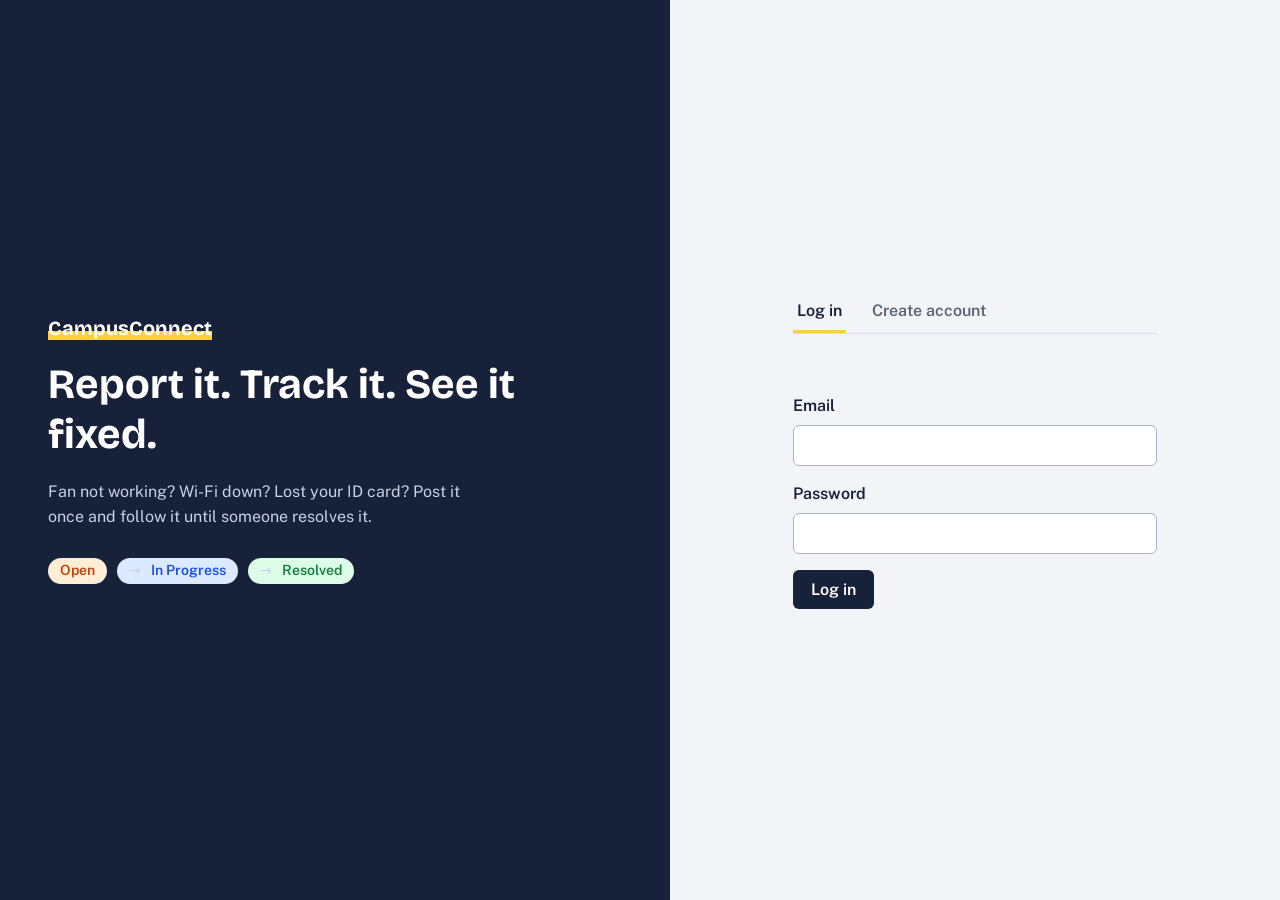
==== campusconnect/campusconnect/frontend/create-issue.html @ f49f618b "Initial commit" ====
<!DOCTYPE html><html lang="en"><head><meta charset="UTF-8"><meta name="viewport" content="width=device-width, initial-scale=1"><link rel="preconnect" href="https://fonts.googleapis.com"><link rel="stylesheet" href="https://fonts.googleapis.com/css2?family=Bricolage+Grotesque:wght@600;700&family=Public+Sans:wght@400;600&display=swap"><link rel="stylesheet" href="css/style.css"><title>Report an issue | CampusConnect</title></head>
<body><header class="topbar" id="nav"></header>
<main class="wrap">
<h2 style="margin-bottom:20px">Report an issue</h2>
<form class="panel" id="issue-form">
<fieldset><legend>Category</legend><div class="cat-options" id="cats"></div><p class="hint" id="cat-hint"></p></fieldset>
<label>Title<input type="text" name="title" id="title" maxlength="100" required minlength="3"></label>
<label>Description<textarea name="description" maxlength="1000" required minlength="10" placeholder="Where is it, and what is wrong?"></textarea></label>
<p class="error" id="msg" role="alert"></p>
<button class="btn" type="submit">Submit issue</button>
</form>
</main>
<script src="js/common.js"></script><script src="js/create-issue.js"></script></body></html>
---- campusconnect/campusconnect/frontend/css/style.css ----
:root{--ink:#17213a;--muted:#5b6478;--paper:#f2f4f8;--card:#fff;--line:#d9dee8;--mark:#ffcf3f;
--open:#c2410c;--open-bg:#ffedd5;--in-progress:#1d4ed8;--in-progress-bg:#dbeafe;--resolved:#15803d;--resolved-bg:#dcfce7}
*{box-sizing:border-box}
body{margin:0;background:var(--paper);color:var(--ink);font:16px/1.55 "Public Sans",system-ui,sans-serif}
h1,h2,h3{font-family:"Bricolage Grotesque","Public Sans",system-ui,sans-serif;line-height:1.2;margin:0}
a{color:inherit}
:focus-visible{outline:3px solid var(--ink);outline-offset:2px}
[hidden]{display:none!important}
.wrap{max-width:860px;margin:0 auto;padding:28px 20px 64px}
.muted{color:var(--muted)}
.brand{font:700 1.25rem "Bricolage Grotesque",sans-serif;margin:0;text-decoration:none}
.brand span{background:linear-gradient(transparent 62%,var(--mark) 62%)}

/* navigation */
.topbar{background:var(--card);border-bottom:1px solid var(--line)}
.topbar-in{max-width:860px;margin:0 auto;padding:12px 20px;display:flex;align-items:center;gap:20px;flex-wrap:wrap}
.topbar nav{display:flex;gap:16px;margin-left:auto;align-items:center}
.topbar nav a{text-decoration:none;padding:4px 0;border-bottom:2px solid transparent}
.topbar nav a[aria-current]{border-color:var(--ink);font-weight:600}

/* buttons + forms */
.btn{display:inline-block;background:var(--ink);color:#fff;border:0;border-radius:6px;padding:10px 18px;font:600 1rem "Public Sans",sans-serif;cursor:pointer;text-decoration:none}
.btn:hover{background:#2b3a63}
.btn.ghost{background:transparent;color:var(--ink);border:1px solid var(--line)}
.btn.ghost:hover{background:var(--paper)}
label{display:block;font-weight:600;margin-bottom:16px}
input,select,textarea{display:block;width:100%;margin-top:6px;padding:10px 12px;border:1px solid #aab2c3;border-radius:6px;font:400 1rem "Public Sans",sans-serif;background:#fff;color:var(--ink)}
textarea{min-height:150px;resize:vertical}
.hint{font-weight:400;color:var(--muted);font-size:.9rem;margin:4px 0 0}
.error{color:#b91c1c;min-height:1.5em;margin:0 0 12px}

/* login / register */
.auth{display:grid;grid-template-columns:1.1fr 1fr;min-height:100vh}
.auth-intro{background:var(--ink);color:#fff;padding:56px 48px;display:flex;flex-direction:column;justify-content:center;gap:20px}
.auth-intro .brand{color:#fff}
.auth-intro h1{font-size:2.6rem}
.auth-intro p{max-width:44ch;color:#c9d1e6;margin:0}
.flow{list-style:none;display:flex;align-items:center;gap:10px;padding:0;margin:8px 0 0;flex-wrap:wrap}
.flow li+li::before{content:"\2192";margin-right:10px;color:#c9d1e6;font-weight:400}
.flow li{display:flex;align-items:center}
.auth-form{padding:56px 48px;display:flex;flex-direction:column;justify-content:center;max-width:460px;width:100%;margin:0 auto}
.tabs{display:flex;gap:6px;margin-bottom:24px;border-bottom:1px solid var(--line)}
.tabs button{background:none;border:0;border-bottom:3px solid transparent;padding:10px 4px;margin-right:16px;font:600 1rem "Public Sans",sans-serif;color:var(--muted);cursor:pointer}
.tabs button[aria-selected="true"]{color:var(--ink);border-color:var(--mark)}

/* status badges and tickets */
.badge{display:inline-block;padding:2px 12px;border-radius:99px;font-size:.88rem;font-weight:600;white-space:nowrap}
.badge.open{background:var(--open-bg);color:var(--open)}
.badge.in-progress{background:var(--in-progress-bg);color:var(--in-progress)}
.badge.resolved{background:var(--resolved-bg);color:var(--resolved)}
.ticket{display:flex;justify-content:space-between;align-items:center;gap:16px;background:var(--card);border:1px solid var(--line);border-left:6px solid var(--open);border-radius:4px;padding:14px 16px;margin-bottom:10px;text-decoration:none}
.ticket.in-progress{border-left-color:var(--in-progress)}
.ticket.resolved{border-left-color:var(--resolved)}
.ticket:hover{border-color:var(--ink)}
.ticket h3{font-size:1.1rem;margin-bottom:4px}
.meta{display:flex;flex-wrap:wrap;gap:4px 16px;color:var(--muted);font-size:.9rem;margin:0}

/* dashboard */
.page-head{display:flex;justify-content:space-between;align-items:center;gap:16px;flex-wrap:wrap;margin-bottom:20px}
.chips{display:flex;gap:8px;flex-wrap:wrap;margin-bottom:14px}
.chips button{background:var(--card);border:1px solid var(--line);border-radius:99px;padding:6px 14px;font:600 .95rem "Public Sans",sans-serif;color:var(--ink);cursor:pointer}
.chips button[aria-pressed="true"]{background:var(--ink);color:#fff;border-color:var(--ink)}
.filters{display:grid;grid-template-columns:1fr 200px auto;gap:12px;align-items:end;margin-bottom:20px}
.filters label{margin:0}
.check{display:flex;align-items:center;gap:8px;font-weight:400;padding-bottom:10px}
.check input{width:auto;margin:0}
.empty{background:var(--card);border:1px dashed #aab2c3;border-radius:4px;padding:28px;text-align:center}

/* forms + detail pages */
.panel{background:var(--card);border:1px solid var(--line);border-radius:6px;padding:28px;max-width:640px}
fieldset{border:0;padding:0;margin:0 0 16px}
legend{font-weight:600;padding:0;margin-bottom:8px}
.cat-options{display:flex;flex-wrap:wrap;gap:8px}
.cat-options label{margin:0}
.cat-options input{position:absolute;opacity:0;width:auto}
.cat-options span{display:block;border:1px solid #aab2c3;border-radius:6px;padding:8px 14px;cursor:pointer;font-weight:600}
.cat-options input:checked+span{background:var(--ink);color:#fff;border-color:var(--ink)}
.cat-options input:focus-visible+span{outline:3px solid var(--ink);outline-offset:2px}
.detail h1{font-size:2rem;margin:8px 0 12px}
.detail .body{white-space:pre-wrap;background:var(--card);border:1px solid var(--line);border-radius:4px;padding:18px;margin:20px 0;max-width:70ch}
.steps{display:flex;gap:8px;flex-wrap:wrap;margin-top:8px}
.steps button{padding:9px 16px;border:2px solid var(--line);border-radius:6px;background:var(--card);font:600 1rem "Public Sans",sans-serif;cursor:pointer;color:var(--ink)}
.steps button[aria-pressed="true"]{border-color:var(--ink);background:var(--ink);color:#fff}
.info{display:grid;grid-template-columns:max-content 1fr;gap:8px 20px;margin:0 0 24px}
.info dt{color:var(--muted)}.info dd{margin:0;font-weight:600}

@media(max-width:760px){
.auth{grid-template-columns:1fr}.auth-intro,.auth-form{padding:32px 20px}.auth-intro h1{font-size:2rem}
.filters{grid-template-columns:1fr}.ticket{flex-direction:column;align-items:flex-start}}
@media(prefers-reduced-motion:no-preference){.btn,.ticket{transition:background .15s,border-color .15s}}
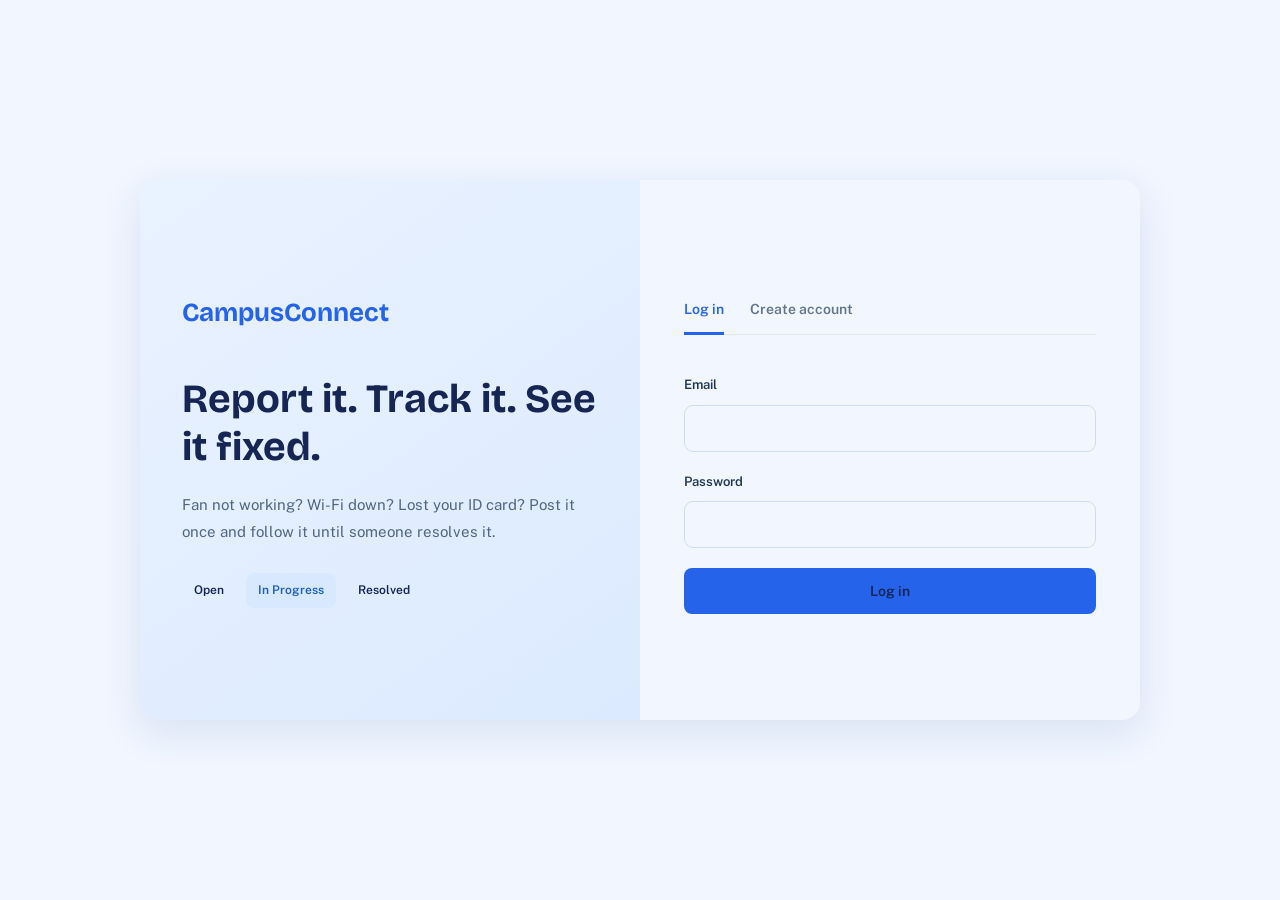
==== commit b89b2f4f: "Update CampusConnect ui  and simplified  backend code." ====
--- a/campusconnect/campusconnect/frontend/create-issue.html
+++ b/campusconnect/campusconnect/frontend/create-issue.html
@@ -1,13 +1,80 @@
-<!DOCTYPE html><html lang="en"><head><meta charset="UTF-8"><meta name="viewport" content="width=device-width, initial-scale=1"><link rel="preconnect" href="https://fonts.googleapis.com"><link rel="stylesheet" href="https://fonts.googleapis.com/css2?family=Bricolage+Grotesque:wght@600;700&family=Public+Sans:wght@400;600&display=swap"><link rel="stylesheet" href="css/style.css"><title>Report an issue | CampusConnect</title></head>
-<body><header class="topbar" id="nav"></header>
-<main class="wrap">
-<h2 style="margin-bottom:20px">Report an issue</h2>
-<form class="panel" id="issue-form">
-<fieldset><legend>Category</legend><div class="cat-options" id="cats"></div><p class="hint" id="cat-hint"></p></fieldset>
-<label>Title<input type="text" name="title" id="title" maxlength="100" required minlength="3"></label>
-<label>Description<textarea name="description" maxlength="1000" required minlength="10" placeholder="Where is it, and what is wrong?"></textarea></label>
-<p class="error" id="msg" role="alert"></p>
-<button class="btn" type="submit">Submit issue</button>
-</form>
-</main>
-<script src="js/common.js"></script><script src="js/create-issue.js"></script></body></html>
+<!DOCTYPE html>
+<html lang="en">
+
+<head>
+    <meta charset="UTF-8">
+    <meta name="viewport" content="width=device-width, initial-scale=1">
+
+    <link rel="preconnect" href="https://fonts.googleapis.com">
+
+    <link
+        rel="stylesheet"
+        href="https://fonts.googleapis.com/css2?family=Bricolage+Grotesque:wght@600;700&family=Public+Sans:wght@400;600&display=swap"
+    >
+
+    <link rel="stylesheet" href="css/style.css">
+
+    <title>Report an issue | CampusConnect</title>
+</head>
+
+<body>
+
+    <!-- Navigation bar -->
+    <header class="topbar" id="nav"></header>
+
+    <!-- Main content -->
+    <main class="wrap">
+
+        <h2 style="margin-bottom: 20px;">Report an issue</h2>
+
+        <!-- Issue reporting form -->
+        <form class="panel" id="issue-form">
+
+            <fieldset>
+                <legend>Category</legend>
+
+                <div class="cat-options" id="cats"></div>
+
+                <p class="hint" id="cat-hint"></p>
+            </fieldset>
+
+            <label>
+                Title
+                <input
+                    type="text"
+                    name="title"
+                    id="title"
+                    maxlength="100"
+                    minlength="3"
+                    required
+                >
+            </label>
+
+            <label>
+                Description
+                <textarea
+                    name="description"
+                    maxlength="1000"
+                    minlength="10"
+                    required
+                    placeholder="Where is it, and what is wrong?"
+                ></textarea>
+            </label>
+
+            <!-- Error message -->
+            <p class="error" id="msg" role="alert"></p>
+
+            <button class="btn" type="submit">
+                Submit issue
+            </button>
+
+        </form>
+
+    </main>
+
+    <!-- JavaScript files -->
+    <script src="js/common.js"></script>
+    <script src="js/create-issue.js"></script>
+
+</body>
+</html>
--- a/campusconnect/campusconnect/frontend/css/style.css
+++ b/campusconnect/campusconnect/frontend/css/style.css
@@ -1,90 +1,1473 @@
-:root{--ink:#17213a;--muted:#5b6478;--paper:#f2f4f8;--card:#fff;--line:#d9dee8;--mark:#ffcf3f;
---open:#c2410c;--open-bg:#ffedd5;--in-progress:#1d4ed8;--in-progress-bg:#dbeafe;--resolved:#15803d;--resolved-bg:#dcfce7}
-*{box-sizing:border-box}
-body{margin:0;background:var(--paper);color:var(--ink);font:16px/1.55 "Public Sans",system-ui,sans-serif}
-h1,h2,h3{font-family:"Bricolage Grotesque","Public Sans",system-ui,sans-serif;line-height:1.2;margin:0}
-a{color:inherit}
-:focus-visible{outline:3px solid var(--ink);outline-offset:2px}
-[hidden]{display:none!important}
-.wrap{max-width:860px;margin:0 auto;padding:28px 20px 64px}
-.muted{color:var(--muted)}
-.brand{font:700 1.25rem "Bricolage Grotesque",sans-serif;margin:0;text-decoration:none}
-.brand span{background:linear-gradient(transparent 62%,var(--mark) 62%)}
-
-/* navigation */
-.topbar{background:var(--card);border-bottom:1px solid var(--line)}
-.topbar-in{max-width:860px;margin:0 auto;padding:12px 20px;display:flex;align-items:center;gap:20px;flex-wrap:wrap}
-.topbar nav{display:flex;gap:16px;margin-left:auto;align-items:center}
-.topbar nav a{text-decoration:none;padding:4px 0;border-bottom:2px solid transparent}
-.topbar nav a[aria-current]{border-color:var(--ink);font-weight:600}
-
-/* buttons + forms */
-.btn{display:inline-block;background:var(--ink);color:#fff;border:0;border-radius:6px;padding:10px 18px;font:600 1rem "Public Sans",sans-serif;cursor:pointer;text-decoration:none}
-.btn:hover{background:#2b3a63}
-.btn.ghost{background:transparent;color:var(--ink);border:1px solid var(--line)}
-.btn.ghost:hover{background:var(--paper)}
-label{display:block;font-weight:600;margin-bottom:16px}
-input,select,textarea{display:block;width:100%;margin-top:6px;padding:10px 12px;border:1px solid #aab2c3;border-radius:6px;font:400 1rem "Public Sans",sans-serif;background:#fff;color:var(--ink)}
-textarea{min-height:150px;resize:vertical}
-.hint{font-weight:400;color:var(--muted);font-size:.9rem;margin:4px 0 0}
-.error{color:#b91c1c;min-height:1.5em;margin:0 0 12px}
-
-/* login / register */
-.auth{display:grid;grid-template-columns:1.1fr 1fr;min-height:100vh}
-.auth-intro{background:var(--ink);color:#fff;padding:56px 48px;display:flex;flex-direction:column;justify-content:center;gap:20px}
-.auth-intro .brand{color:#fff}
-.auth-intro h1{font-size:2.6rem}
-.auth-intro p{max-width:44ch;color:#c9d1e6;margin:0}
-.flow{list-style:none;display:flex;align-items:center;gap:10px;padding:0;margin:8px 0 0;flex-wrap:wrap}
-.flow li+li::before{content:"\2192";margin-right:10px;color:#c9d1e6;font-weight:400}
-.flow li{display:flex;align-items:center}
-.auth-form{padding:56px 48px;display:flex;flex-direction:column;justify-content:center;max-width:460px;width:100%;margin:0 auto}
-.tabs{display:flex;gap:6px;margin-bottom:24px;border-bottom:1px solid var(--line)}
-.tabs button{background:none;border:0;border-bottom:3px solid transparent;padding:10px 4px;margin-right:16px;font:600 1rem "Public Sans",sans-serif;color:var(--muted);cursor:pointer}
-.tabs button[aria-selected="true"]{color:var(--ink);border-color:var(--mark)}
-
-/* status badges and tickets */
-.badge{display:inline-block;padding:2px 12px;border-radius:99px;font-size:.88rem;font-weight:600;white-space:nowrap}
-.badge.open{background:var(--open-bg);color:var(--open)}
-.badge.in-progress{background:var(--in-progress-bg);color:var(--in-progress)}
-.badge.resolved{background:var(--resolved-bg);color:var(--resolved)}
-.ticket{display:flex;justify-content:space-between;align-items:center;gap:16px;background:var(--card);border:1px solid var(--line);border-left:6px solid var(--open);border-radius:4px;padding:14px 16px;margin-bottom:10px;text-decoration:none}
-.ticket.in-progress{border-left-color:var(--in-progress)}
-.ticket.resolved{border-left-color:var(--resolved)}
-.ticket:hover{border-color:var(--ink)}
-.ticket h3{font-size:1.1rem;margin-bottom:4px}
-.meta{display:flex;flex-wrap:wrap;gap:4px 16px;color:var(--muted);font-size:.9rem;margin:0}
-
-/* dashboard */
-.page-head{display:flex;justify-content:space-between;align-items:center;gap:16px;flex-wrap:wrap;margin-bottom:20px}
-.chips{display:flex;gap:8px;flex-wrap:wrap;margin-bottom:14px}
-.chips button{background:var(--card);border:1px solid var(--line);border-radius:99px;padding:6px 14px;font:600 .95rem "Public Sans",sans-serif;color:var(--ink);cursor:pointer}
-.chips button[aria-pressed="true"]{background:var(--ink);color:#fff;border-color:var(--ink)}
-.filters{display:grid;grid-template-columns:1fr 200px auto;gap:12px;align-items:end;margin-bottom:20px}
-.filters label{margin:0}
-.check{display:flex;align-items:center;gap:8px;font-weight:400;padding-bottom:10px}
-.check input{width:auto;margin:0}
-.empty{background:var(--card);border:1px dashed #aab2c3;border-radius:4px;padding:28px;text-align:center}
-
-/* forms + detail pages */
-.panel{background:var(--card);border:1px solid var(--line);border-radius:6px;padding:28px;max-width:640px}
-fieldset{border:0;padding:0;margin:0 0 16px}
-legend{font-weight:600;padding:0;margin-bottom:8px}
-.cat-options{display:flex;flex-wrap:wrap;gap:8px}
-.cat-options label{margin:0}
-.cat-options input{position:absolute;opacity:0;width:auto}
-.cat-options span{display:block;border:1px solid #aab2c3;border-radius:6px;padding:8px 14px;cursor:pointer;font-weight:600}
-.cat-options input:checked+span{background:var(--ink);color:#fff;border-color:var(--ink)}
-.cat-options input:focus-visible+span{outline:3px solid var(--ink);outline-offset:2px}
-.detail h1{font-size:2rem;margin:8px 0 12px}
-.detail .body{white-space:pre-wrap;background:var(--card);border:1px solid var(--line);border-radius:4px;padding:18px;margin:20px 0;max-width:70ch}
-.steps{display:flex;gap:8px;flex-wrap:wrap;margin-top:8px}
-.steps button{padding:9px 16px;border:2px solid var(--line);border-radius:6px;background:var(--card);font:600 1rem "Public Sans",sans-serif;cursor:pointer;color:var(--ink)}
-.steps button[aria-pressed="true"]{border-color:var(--ink);background:var(--ink);color:#fff}
-.info{display:grid;grid-template-columns:max-content 1fr;gap:8px 20px;margin:0 0 24px}
-.info dt{color:var(--muted)}.info dd{margin:0;font-weight:600}
-
-@media(max-width:760px){
-.auth{grid-template-columns:1fr}.auth-intro,.auth-form{padding:32px 20px}.auth-intro h1{font-size:2rem}
-.filters{grid-template-columns:1fr}.ticket{flex-direction:column;align-items:flex-start}}
-@media(prefers-reduced-motion:no-preference){.btn,.ticket{transition:background .15s,border-color .15s}}
+/* ==========================================
+   CAMPUSCONNECT - GLOBAL STYLES
+   Simple blue-and-white theme
+   ========================================== */
+
+:root {
+    --primary: #2563EB;
+    --primary-hover: #1D4ED8;
+
+    --background: #F4F7FC;
+    --surface: #FFFFFF;
+
+    --text: #172554;
+    --muted: #64748B;
+    --border: #E2E8F0;
+
+    --success: #16A34A;
+    --warning: #D97706;
+    --danger: #DC2626;
+
+    --radius: 14px;
+}
+/* ==========================================
+   RESET AND BASE STYLES
+   ========================================== */
+
+* {
+    margin: 0;
+    padding: 0;
+    box-sizing: border-box;
+}
+
+html {
+    scroll-behavior: smooth;
+}
+
+body {
+    min-height: 100vh;
+
+    font-family: "Public Sans", sans-serif;
+    font-size: 14px;
+    line-height: 1.6;
+
+    color: var(--text);
+    background: var(--background);
+}
+
+button,
+input,
+select,
+textarea {
+    font: inherit;
+}
+
+button {
+    cursor: pointer;
+}
+
+a {
+    color: var(--primary);
+}
+
+[hidden] {
+    display: none !important;
+}
+
+button:focus-visible,
+a:focus-visible,
+input:focus-visible,
+select:focus-visible,
+textarea:focus-visible {
+    outline: 2px solid var(--primary);
+    outline-offset: 3px;
+}
+
+
+/* ==========================================
+   SHARED BUTTONS
+   ========================================== */
+
+.btn {
+    display: inline-flex;
+    align-items: center;
+    justify-content: center;
+    gap: 8px;
+
+    padding: 12px 18px;
+
+    border: none;
+    border-radius: 8px;
+
+    background: var(--primary);
+    color: var(--white);
+
+    font-size: 14px;
+    font-weight: 600;
+    text-decoration: none;
+
+    transition: background 0.2s ease;
+}
+
+.btn:hover {
+    background: var(--primary-hover);
+}
+
+.btn:active {
+    transform: scale(0.99);
+}
+
+
+/* ==========================================
+   LOGIN AND REGISTRATION PAGE
+   ========================================== */
+
+body:has(.auth) {
+    display: flex;
+    align-items: center;
+    justify-content: center;
+
+    padding: 30px 16px;
+
+    background: #f1f6ff;
+}
+
+.auth {
+    display: grid;
+    grid-template-columns: 1fr 1fr;
+
+    width: min(1000px, 100%);
+    min-height: 540px;
+
+    overflow: hidden;
+
+    background: var(--white);
+    border-radius: 18px;
+
+    box-shadow: 0 12px 40px rgba(44, 83, 145, 0.12);
+}
+
+
+/* Introduction section */
+
+.auth-intro {
+    display: flex;
+    flex-direction: column;
+    justify-content: center;
+
+    padding: 55px 42px;
+
+    background: linear-gradient(
+        145deg,
+        #e9f2ff,
+        #dceaff
+    );
+}
+
+.brand {
+    margin-bottom: 42px;
+}
+
+.brand span {
+    color: var(--primary);
+
+    font-family: "Bricolage Grotesque", sans-serif;
+    font-size: 26px;
+    font-weight: 700;
+}
+
+.auth-intro h1 {
+    margin-bottom: 20px;
+
+    color: #172554;
+
+    font-family: "Bricolage Grotesque", sans-serif;
+    font-size: clamp(30px, 3.5vw, 40px);
+    line-height: 1.2;
+}
+
+.auth-intro > p:not(.brand) {
+    margin-bottom: 28px;
+
+    color: #526581;
+
+    font-size: 15px;
+    line-height: 1.8;
+}
+
+
+/* Status badges */
+
+.flow {
+    display: flex;
+    align-items: center;
+    flex-wrap: wrap;
+    gap: 10px;
+
+    list-style: none;
+}
+
+.badge {
+    display: inline-flex;
+    align-items: center;
+
+    padding: 8px 12px;
+
+    border-radius: 8px;
+
+    font-size: 12px;
+    font-weight: 600;
+}
+
+.badge.open {
+    color: var(--yellow);
+    background: var(--yellow-bg);
+}
+
+.badge.in-progress {
+    color: #1d5fbf;
+    background: #d7e8ff;
+}
+
+.badge.resolved {
+    color: var(--green);
+    background: var(--green-bg);
+}
+
+
+/* Login form section */
+
+.auth-form {
+    display: flex;
+    flex-direction: column;
+    justify-content: center;
+
+    padding: 55px 44px;
+
+    background: var(--white);
+}
+
+
+/* Login and registration tabs */
+
+.tabs {
+    display: flex;
+    gap: 26px;
+
+    margin-bottom: 28px;
+
+    border-bottom: 1px solid var(--border);
+}
+
+.tabs button {
+    padding: 12px 0;
+    margin-bottom: -1px;
+
+    border: none;
+    border-bottom: 3px solid transparent;
+
+    background: transparent;
+    color: var(--muted);
+
+    font-size: 14px;
+    font-weight: 600;
+
+    transition: color 0.2s, border-color 0.2s;
+}
+
+.tabs button:hover {
+    color: var(--primary);
+}
+
+.tabs button[aria-selected="true"] {
+    color: var(--primary);
+    border-bottom-color: var(--primary);
+}
+
+
+/* Login and registration forms */
+
+.auth-form form {
+    display: flex;
+    flex-direction: column;
+    gap: 20px;
+}
+
+.auth-form label {
+    display: flex;
+    flex-direction: column;
+    gap: 9px;
+
+    color: #243752;
+
+    font-size: 13px;
+    font-weight: 600;
+}
+
+.auth-form input {
+    width: 100%;
+    min-height: 44px;
+
+    padding: 12px 14px;
+
+    border: 1px solid #cedcf0;
+    border-radius: 9px;
+
+    background: var(--white);
+    color: var(--text);
+
+    outline: none;
+
+    transition: border-color 0.2s, box-shadow 0.2s;
+}
+
+.auth-form input:focus {
+    border-color: var(--primary);
+    box-shadow: 0 0 0 3px rgba(40, 117, 226, 0.12);
+}
+
+.auth-form input::placeholder {
+    color: #94a3b8;
+}
+
+.auth-form .btn {
+    width: 100%;
+    min-height: 44px;
+}
+
+.error {
+    margin-bottom: 12px;
+
+    color: var(--red);
+    font-size: 13px;
+    line-height: 1.5;
+}
+
+.hint {
+    color: var(--muted);
+    font-size: 12px;
+    font-weight: 400;
+}
+
+
+/* ==========================================
+   NAVIGATION BAR
+   ========================================== */
+
+body:has(.topbar) {
+    display: block;
+
+    min-height: 100vh;
+    padding: 0;
+
+    background: var(--background);
+    color: var(--text);
+}
+
+.topbar {
+    display: flex;
+    align-items: center;
+    justify-content: space-between;
+    flex-wrap: wrap;
+    gap: 18px;
+
+    width: 100%;
+    min-height: 76px;
+
+    padding: 15px max(5%, calc((100% - 1100px) / 2));
+
+    background: var(--white);
+    border-bottom: 1px solid #e5ebf4;
+
+    box-shadow: 0 2px 10px rgba(30, 64, 110, 0.04);
+}
+
+.topbar a {
+    color: #526581;
+
+    font-size: 14px;
+    font-weight: 600;
+    text-decoration: none;
+
+    transition: color 0.2s;
+}
+
+.topbar a:hover {
+    color: var(--primary);
+}
+
+.topbar .brand,
+.topbar .logo,
+.topbar .brand a {
+    color: var(--primary);
+
+    font-family: "Bricolage Grotesque", sans-serif;
+    font-size: 24px;
+    font-weight: 700;
+}
+
+
+/* ==========================================
+   MAIN PAGE CONTAINER
+   ========================================== */
+
+.wrap {
+    width: min(1100px, 90%);
+    min-width: 0;
+
+    margin: 38px auto;
+}
+
+.wrap h1,
+.wrap h2,
+.wrap h3 {
+    color: var(--heading);
+}
+
+.page-head {
+    display: flex;
+    align-items: center;
+    justify-content: space-between;
+    flex-wrap: wrap;
+    gap: 18px;
+
+    margin-bottom: 25px;
+}
+
+.page-head h2 {
+    color: var(--heading);
+
+    font-family: "Bricolage Grotesque", sans-serif;
+    font-size: 30px;
+    line-height: 1.3;
+}
+
+
+/* ==========================================
+   DASHBOARD STATUS FILTERS
+   ========================================== */
+
+.chips {
+    display: flex;
+    align-items: center;
+    flex-wrap: wrap;
+    gap: 10px;
+
+    margin-bottom: 24px;
+}
+
+.chips button,
+.chips a {
+    display: inline-flex;
+    align-items: center;
+    justify-content: center;
+    gap: 6px;
+
+    min-height: 40px;
+    padding: 9px 15px;
+
+    border: 1px solid var(--border);
+    border-radius: 8px;
+
+    background: var(--white);
+    color: #526581;
+
+    font-size: 13px;
+    font-weight: 600;
+    text-decoration: none;
+
+    transition: background 0.2s, border-color 0.2s, color 0.2s;
+}
+
+.chips button:hover,
+.chips a:hover {
+    border-color: #aac9fa;
+    background: #f5f9ff;
+    color: var(--primary);
+}
+
+.chips .active,
+.chips .selected,
+.chips button[aria-pressed="true"] {
+    border-color: #b9d2ff;
+    background: var(--panel);
+    color: var(--primary);
+}
+
+
+/* ==========================================
+   DASHBOARD SEARCH AND FILTERS
+   ========================================== */
+
+.filters {
+    display: flex;
+    align-items: flex-end;
+    flex-wrap: wrap;
+    gap: 18px;
+
+    margin-bottom: 25px;
+    padding: 22px;
+
+    background: var(--white);
+    border: 1px solid #e3eaf4;
+    border-radius: 12px;
+
+    box-shadow: var(--shadow);
+}
+
+.filters label {
+    display: flex;
+    flex-direction: column;
+    gap: 8px;
+
+    color: #43546c;
+
+    font-size: 13px;
+    font-weight: 600;
+}
+
+.filters label:first-child {
+    flex: 1;
+    min-width: 200px;
+}
+
+.filters input[type="search"],
+.filters select {
+    width: 100%;
+    min-width: 0;
+    min-height: 42px;
+
+    padding: 10px 12px;
+
+    border: 1px solid #d5dfed;
+    border-radius: 7px;
+
+    background: var(--white);
+    color: var(--text);
+
+    font-size: 14px;
+
+    transition: border-color 0.2s, box-shadow 0.2s;
+}
+
+.filters input[type="search"]:focus,
+.filters select:focus {
+    outline: none;
+    border-color: var(--primary);
+    box-shadow: 0 0 0 3px rgba(40, 117, 226, 0.1);
+}
+
+.filters .check {
+    display: flex;
+    flex-direction: row;
+    align-items: center;
+    gap: 8px;
+
+    min-height: 42px;
+    white-space: nowrap;
+}
+
+.filters .check input {
+    width: 16px;
+    height: 16px;
+    margin: 0;
+
+    accent-color: var(--primary);
+}
+
+
+/* ==========================================
+   DASHBOARD ISSUE CARDS
+   ========================================== */
+
+#list {
+    display: grid;
+    grid-template-columns: repeat(2, minmax(0, 1fr));
+    gap: 18px;
+
+    min-width: 0;
+    margin-top: 20px;
+}
+
+/* Card appearance */
+
+#list > article,
+#list > .issue-card,
+#list > .card {
+    min-width: 0;
+    padding: 22px;
+
+    background: var(--white);
+
+    border: 1px solid #e0e8f3;
+    border-radius: 12px;
+
+    box-shadow: 0 3px 12px rgba(30, 64, 110, 0.05);
+
+    transition: transform 0.2s ease, box-shadow 0.2s ease;
+}
+
+/* Subtle hover effect */
+
+#list > article:hover,
+#list > .issue-card:hover,
+#list > .card:hover {
+    transform: translateY(-3px);
+
+    box-shadow: 0 8px 20px rgba(30, 64, 110, 0.09);
+}
+
+/* Links inside issue cards */
+
+#list > article a,
+#list > .issue-card a,
+#list > .card a {
+    overflow-wrap: anywhere;
+}
+
+/* Issue titles */
+
+#list > article h2,
+#list > article h3,
+#list > .issue-card h2,
+#list > .issue-card h3,
+#list > .card h2,
+#list > .card h3 {
+    margin-bottom: 10px;
+
+    color: var(--heading);
+
+    font-family: "Bricolage Grotesque", sans-serif;
+    font-size: 19px;
+    line-height: 1.4;
+}
+
+/* Issue information */
+
+#list > article p,
+#list > .issue-card p,
+#list > .card p {
+    margin-bottom: 8px;
+
+    color: var(--muted);
+    font-size: 13px;
+    line-height: 1.7;
+
+    overflow-wrap: anywhere;
+}
+
+/* Status labels */
+
+#list .badge {
+    display: inline-flex;
+    align-items: center;
+    justify-content: center;
+
+    width: fit-content;
+    padding: 6px 11px;
+
+    border-radius: 7px;
+
+    font-size: 12px;
+    font-weight: 600;
+}
+
+#list .badge.open {
+    color: var(--yellow);
+    background: var(--yellow-bg);
+}
+
+#list .badge.in-progress {
+    color: #1d5fbf;
+    background: #d7e8ff;
+}
+
+#list .badge.resolved {
+    color: var(--green);
+    background: var(--green-bg);
+}
+
+
+/* ==========================================
+   CREATE ISSUE PAGE
+   ========================================== */
+
+.wrap:has(form) {
+    width: min(760px, 90%);
+}
+
+.wrap:has(form) > h1,
+.wrap:has(form) > h2 {
+    margin-bottom: 24px;
+
+    font-family: "Bricolage Grotesque", sans-serif;
+    font-size: 28px;
+    line-height: 1.3;
+}
+
+
+/* Issue form panel */
+
+.wrap form {
+    display: flex;
+    flex-direction: column;
+    align-items: stretch;
+    gap: 20px;
+
+    width: 100%;
+    min-width: 0;
+
+    padding: 28px;
+
+    border: 1px solid #e1e8f2;
+    border-radius: 12px;
+
+    background: var(--white);
+
+    box-shadow: var(--shadow);
+}
+
+/* Form labels */
+
+.wrap form > label {
+    display: flex;
+    flex-direction: column;
+    align-items: stretch;
+    gap: 8px;
+
+    width: 100%;
+
+    color: #35445a;
+    font-size: 14px;
+    font-weight: 600;
+}
+
+/* Category options */
+
+.wrap form fieldset {
+    display: flex;
+    flex-wrap: wrap;
+    align-items: center;
+    gap: 12px 20px;
+
+    width: 100%;
+    min-width: 0;
+
+    padding: 18px;
+
+    border: 1px solid var(--border);
+    border-radius: 9px;
+}
+
+.wrap form fieldset legend {
+    padding: 0 7px;
+
+    color: #35445a;
+    font-size: 14px;
+    font-weight: 600;
+}
+
+.wrap form fieldset label {
+    display: inline-flex;
+    flex-direction: row;
+    align-items: center;
+    gap: 7px;
+
+    width: auto;
+    margin: 0;
+
+    color: var(--text);
+    font-size: 14px;
+    font-weight: 400;
+
+    cursor: pointer;
+}
+
+.wrap form input[type="radio"] {
+    width: 16px;
+    height: 16px;
+    margin: 0;
+
+    accent-color: var(--primary);
+}
+
+/* Form hints */
+
+.wrap form small,
+.wrap form .hint {
+    color: var(--muted);
+
+    font-size: 12px;
+    font-weight: 400;
+    line-height: 1.6;
+}
+
+/* Text inputs and dropdowns */
+
+.wrap form input:not([type="radio"]):not([type="checkbox"]),
+.wrap form select,
+.wrap form textarea {
+    display: block;
+
+    width: 100%;
+    max-width: 100%;
+    min-width: 0;
+    min-height: 44px;
+
+    padding: 12px 14px;
+
+    border: 1px solid #d5dfed;
+    border-radius: 8px;
+
+    background: var(--white);
+    color: var(--text);
+
+    font-size: 14px;
+
+    transition: border-color 0.2s, box-shadow 0.2s;
+}
+
+.wrap form textarea {
+    min-height: 130px;
+    resize: vertical;
+}
+
+.wrap form input:focus,
+.wrap form select:focus,
+.wrap form textarea:focus {
+    outline: none;
+
+    border-color: var(--primary);
+    box-shadow: 0 0 0 3px rgba(40, 117, 226, 0.1);
+}
+
+/* Submit button */
+
+.wrap form button[type="submit"] {
+    align-self: flex-start;
+
+    min-width: 145px;
+    min-height: 44px;
+
+    padding: 12px 20px;
+
+    border: none;
+    border-radius: 8px;
+
+    background: var(--primary);
+    color: var(--white);
+
+    font-size: 14px;
+    font-weight: 600;
+
+    transition: background 0.2s ease;
+}
+
+.wrap form button[type="submit"]:hover {
+    background: var(--primary-hover);
+}
+
+
+/* ==========================================
+   ISSUE DETAILS PAGE
+   ========================================== */
+
+.detail {
+    width: min(850px, 90%);
+
+    padding: 28px;
+
+    border: 1px solid #e2e8f0;
+    border-radius: 12px;
+
+    background: var(--white);
+
+    box-shadow: var(--shadow);
+}
+
+.detail h1,
+.detail h2,
+.detail h3 {
+    margin-bottom: 12px;
+
+    color: var(--heading);
+
+    font-family: "Bricolage Grotesque", sans-serif;
+    line-height: 1.4;
+}
+
+.detail h1 {
+    font-size: 28px;
+}
+
+.detail h2 {
+    font-size: 22px;
+}
+
+.detail h3 {
+    margin-top: 22px;
+    font-size: 17px;
+}
+
+.detail p {
+    margin-bottom: 14px;
+
+    color: #526581;
+    font-size: 14px;
+    line-height: 1.8;
+
+    overflow-wrap: anywhere;
+}
+
+.detail ul,
+.detail ol {
+    margin: 12px 0 20px 22px;
+    color: #526581;
+}
+
+.detail li {
+    margin-bottom: 8px;
+    line-height: 1.7;
+}
+
+.detail hr {
+    margin: 22px 0;
+
+    border: none;
+    border-top: 1px solid var(--border);
+}
+
+.detail button,
+.detail .btn {
+    display: inline-flex;
+    align-items: center;
+    justify-content: center;
+    gap: 8px;
+
+    margin: 6px 8px 6px 0;
+    padding: 11px 17px;
+
+    border: none;
+    border-radius: 8px;
+
+    background: var(--primary);
+    color: var(--white);
+
+    font-size: 14px;
+    font-weight: 600;
+    text-decoration: none;
+}
+
+.detail button:hover,
+.detail .btn:hover {
+    background: var(--primary-hover);
+}
+
+.detail input:not([type="checkbox"]):not([type="radio"]),
+.detail select,
+.detail textarea {
+    width: 100%;
+    max-width: 100%;
+
+    margin: 6px 0 14px;
+    padding: 12px 14px;
+
+    border: 1px solid #d5dfed;
+    border-radius: 8px;
+
+    background: var(--white);
+    color: var(--text);
+}
+
+.detail textarea {
+    min-height: 110px;
+    resize: vertical;
+}
+
+.detail article,
+.detail .comment,
+.detail .activity {
+    margin-top: 14px;
+    padding: 16px;
+
+    border: 1px solid #e2e8f0;
+    border-radius: 9px;
+
+    background: #f8faff;
+}
+
+
+/* ==========================================
+   PROFILE PAGE
+   ========================================== */
+
+.profile {
+    width: min(760px, 90%);
+    margin: 38px auto;
+
+    padding: 28px;
+
+    border: 1px solid #e2e8f0;
+    border-radius: 12px;
+
+    background: var(--white);
+
+    box-shadow: var(--shadow);
+}
+
+.profile h1,
+.profile h2,
+.profile h3 {
+    margin-bottom: 16px;
+
+    color: var(--heading);
+
+    font-family: "Bricolage Grotesque", sans-serif;
+}
+
+.profile p {
+    margin-bottom: 12px;
+
+    color: #526581;
+
+    overflow-wrap: anywhere;
+}
+
+
+/* ==========================================
+   RESPONSIVE DESIGN
+   ========================================== */
+
+@media (max-width: 800px) {
+    .auth {
+        grid-template-columns: 1fr;
+        max-width: 500px;
+    }
+
+    .auth-intro {
+        padding: 32px 28px;
+    }
+
+    .brand {
+        margin-bottom: 24px;
+    }
+
+    .auth-intro h1 {
+        font-size: 32px;
+    }
+
+    .auth-form {
+        padding: 34px 28px;
+    }
+}
+
+
+/* Tablets and mobile phones */
+
+@media (max-width: 700px) {
+    body:has(.auth) {
+        align-items: flex-start;
+        padding: 20px 12px;
+    }
+
+    .auth {
+        width: 100%;
+        margin: auto;
+        border-radius: 12px;
+    }
+
+    .auth-intro h1 {
+        font-size: 29px;
+    }
+
+    .auth-intro > p:not(.brand) {
+        font-size: 14px;
+    }
+
+    .topbar {
+        padding: 15px 5%;
+        gap: 14px;
+    }
+
+    .wrap {
+        width: 92%;
+        margin: 25px auto;
+    }
+
+    .page-head h2 {
+        font-size: 25px;
+    }
+
+    /* Stack dashboard filters */
+
+    .filters {
+        flex-direction: column;
+        align-items: stretch;
+        gap: 15px;
+
+        padding: 17px;
+    }
+
+    .filters label:first-child {
+        width: 100%;
+        min-width: 0;
+    }
+
+    .filters .check {
+        align-self: flex-start;
+        white-space: normal;
+    }
+
+    /* Stack issue cards */
+
+    #list {
+        grid-template-columns: 1fr;
+        gap: 14px;
+    }
+
+    #list > article,
+    #list > .issue-card,
+    #list > .card {
+        padding: 19px;
+    }
+
+    /* Adjust issue form */
+
+    .wrap:has(form) {
+        width: 92%;
+    }
+
+    .wrap form {
+        gap: 18px;
+        padding: 20px;
+    }
+
+    .wrap form fieldset {
+        gap: 12px;
+        padding: 14px;
+    }
+
+    /* Adjust detail and profile panels */
+
+    .detail,
+    .profile {
+        width: 92%;
+        margin: 24px auto;
+        padding: 20px;
+    }
+
+    .detail h1 {
+        font-size: 24px;
+    }
+
+    .detail h2 {
+        font-size: 20px;
+    }
+}
+
+
+/* Small mobile phones */
+
+@media (max-width: 420px) {
+    .auth-intro,
+    .auth-form {
+        padding: 25px 20px;
+    }
+
+    .auth-intro h1 {
+        font-size: 27px;
+    }
+
+    .page-head {
+        align-items: flex-start;
+    }
+
+    .chips {
+        gap: 8px;
+    }
+
+    .chips button,
+    .chips a {
+        padding: 9px 11px;
+    }
+
+    .wrap form fieldset {
+        flex-direction: column;
+        align-items: flex-start;
+    }
+
+    #list > article,
+    #list > .issue-card,
+    #list > .card {
+        padding: 16px;
+    }
+}
+
+/* Fix navigation spacing */
+
+.topbar {
+    display: flex;
+    align-items: center;
+    justify-content: space-between;
+    gap: 24px;
+}
+
+.topbar nav {
+    display: flex;
+    align-items: center;
+    flex-wrap: wrap;
+    gap: 20px;
+}
+
+.topbar a {
+    display: inline-block;
+    text-decoration: none;
+}
+
+/* Keep the navigation links separated */
+
+.topbar a + a {
+    margin-left: 10px;
+}
+
+
+/* ==========================================
+   IMPROVED NAVIGATION
+   ========================================== */
+
+.topbar {
+    padding: 0 5%;
+}
+
+.topbar-in {
+    display: flex;
+    align-items: center;
+    justify-content: space-between;
+    flex-wrap: wrap;
+    gap: 20px;
+
+    width: min(1100px, 100%);
+    min-height: 76px;
+    margin: 0 auto;
+}
+
+.topbar-in .brand {
+    margin: 0;
+    text-decoration: none;
+}
+
+.topbar-in nav {
+    display: flex;
+    align-items: center;
+    flex-wrap: wrap;
+    gap: 24px;
+}
+
+.topbar-in nav a {
+    display: inline-block;
+    color: #526581;
+    text-decoration: none;
+    white-space: nowrap;
+}
+
+.topbar-in nav a:hover,
+.topbar-in nav a[aria-current="page"] {
+    color: #2875e2;
+}
+
+.topbar-in .ghost {
+    padding: 10px 16px;
+    border: 1px solid #dce5f1;
+    background: #ffffff;
+    color: #2875e2;
+}
+
+.topbar-in .ghost:hover {
+    background: #edf4ff;
+}
+
+
+/* ==========================================
+   IMPROVED DASHBOARD ISSUE CARDS
+   ========================================== */
+
+#list {
+    display: grid;
+    grid-template-columns: repeat(2, minmax(0, 1fr));
+    gap: 20px;
+
+    margin-top: 24px;
+}
+
+
+/* Main card */
+
+#list .ticket {
+    display: flex;
+    flex-direction: column;
+    gap: 16px;
+
+    min-width: 0;
+    padding: 22px;
+
+    background: #ffffff;
+    border: 1px solid #dce5f1;
+    border-radius: 14px;
+
+    color: #172554;
+    text-decoration: none;
+
+    box-shadow: 0 3px 12px rgba(30, 64, 110, 0.05);
+
+    transition:
+        transform 0.2s ease,
+        box-shadow 0.2s ease,
+        border-color 0.2s ease;
+}
+
+
+/* Hover effect */
+
+#list .ticket:hover {
+    transform: translateY(-3px);
+
+    border-color: #b8d2fa;
+
+    box-shadow: 0 8px 22px rgba(30, 64, 110, 0.1);
+}
+
+
+/* Title and status */
+
+.ticket-top {
+    display: flex;
+    align-items: flex-start;
+    justify-content: space-between;
+    flex-wrap: wrap;
+    gap: 12px;
+}
+
+.ticket-top h3 {
+    flex: 1;
+    min-width: 0;
+
+    margin: 0;
+
+    color: #203451;
+    font-family: "Bricolage Grotesque", sans-serif;
+    font-size: 20px;
+    line-height: 1.4;
+
+    overflow-wrap: anywhere;
+}
+
+
+/* Status badge */
+
+.ticket-top .badge {
+    flex-shrink: 0;
+
+    display: inline-flex;
+    align-items: center;
+    justify-content: center;
+
+    padding: 6px 11px;
+    border-radius: 7px;
+
+    font-size: 12px;
+    font-weight: 600;
+}
+
+.ticket-top .badge.open {
+    color: #9a6700;
+    background: #fff2c9;
+}
+
+.ticket-top .badge.in-progress {
+    color: #1d5fbf;
+    background: #d7e8ff;
+}
+
+.ticket-top .badge.resolved {
+    color: #16804a;
+    background: #d9f8e5;
+}
+
+
+/* Category */
+
+.ticket-category {
+    width: fit-content;
+
+    padding: 5px 10px;
+
+    border-radius: 6px;
+    background: #edf4ff;
+
+    color: #2875e2;
+
+    font-size: 12px;
+    font-weight: 600;
+}
+
+
+/* Reporter and date */
+
+.ticket-meta {
+    display: flex;
+    flex-direction: column;
+    gap: 5px;
+
+    padding-top: 12px;
+    border-top: 1px solid #edf1f7;
+
+    color: #64748b;
+    font-size: 12px;
+    line-height: 1.6;
+}
+
+.ticket-meta span {
+    overflow-wrap: anywhere;
+}
+
+
+/* Empty search results */
+
+#list .empty {
+    grid-column: 1 / -1;
+
+    padding: 40px 20px;
+
+    text-align: center;
+
+    background: #ffffff;
+    border: 1px solid #dce5f1;
+    border-radius: 12px;
+}
+
+#list .empty p {
+    margin-bottom: 16px;
+    color: #64748b;
+}
+
+
+/* Responsive layout */
+
+@media (max-width: 700px) {
+    #list {
+        grid-template-columns: 1fr;
+    }
+
+    .topbar-in {
+        padding: 14px 0;
+    }
+
+    .topbar-in nav {
+        gap: 14px;
+    }
+}
+
+@media (max-width: 420px) {
+    .ticket-top {
+        flex-direction: column;
+        align-items: flex-start;
+    }
+
+    #list .ticket {
+        padding: 18px;
+    }
+
+    .topbar-in nav {
+        gap: 12px;
+    }
+}
